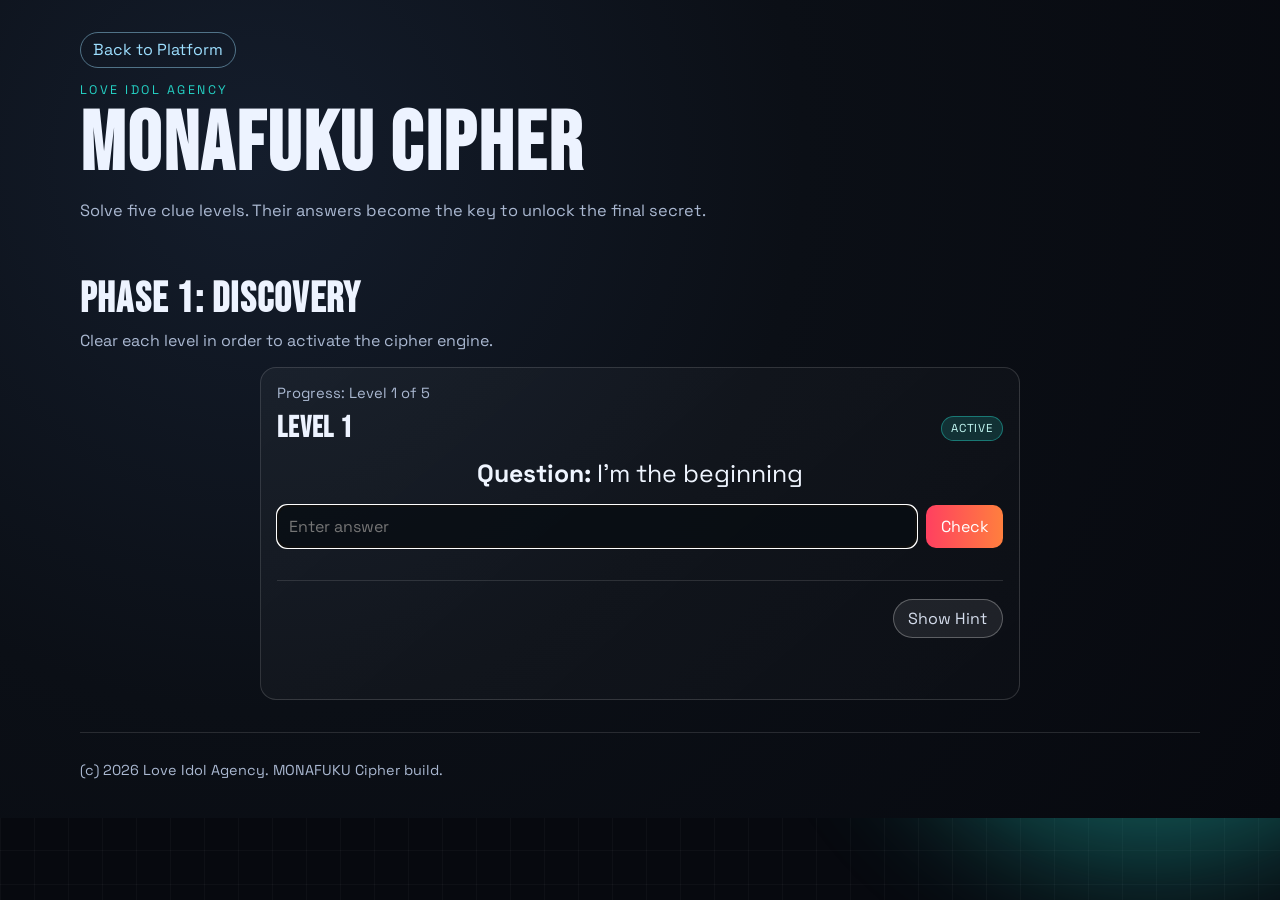
==== games/cipher/index.html @ 5cd50499 "Initial Love Idol Agency platform and MONAFUKU Cipher game" ====
<!DOCTYPE html>
<html lang="en">
<head>
  <meta charset="UTF-8" />
  <meta name="viewport" content="width=device-width, initial-scale=1.0" />
  <title>MONAFUKU Cipher | Love Idol Agency</title>
  <link rel="preconnect" href="https://fonts.googleapis.com" />
  <link rel="preconnect" href="https://fonts.gstatic.com" crossorigin />
  <link href="https://fonts.googleapis.com/css2?family=Space+Grotesk:wght@400;500;700&family=Bebas+Neue&display=swap" rel="stylesheet" />
  <link rel="stylesheet" href="styles.css" />
</head>
<body>
  <div class="background-glow bg-1"></div>
  <div class="background-glow bg-2"></div>
  <div class="background-grid"></div>

  <header class="container hero">
    <a class="back-link" href="../../index.html">Back to Platform</a>
    <p class="brand-tag">LOVE IDOL AGENCY</p>
    <h1>MONAFUKU CIPHER</h1>
    <p class="hero-subtitle">
      Solve five clue levels. Their answers become the key to unlock the final secret.
    </p>
  </header>

  <main class="container">
    <section id="phaseOne" class="phase-section">
      <div class="section-heading">
        <h2>Phase 1: Discovery</h2>
        <p>Clear each level in order to activate the cipher engine.</p>
      </div>
      <div id="levels" class="levels-grid"></div>
    </section>

    <section id="phaseTwo" class="phase-section phase-two hidden">
      <div class="section-heading">
        <h2>Phase 2: Hidden Message</h2>
        <p>Use the clues and enter the encoded text you discovered.</p>
      </div>

      <div class="cipher-engine">
        <div class="engine-block single-block">
          <h3>Hidden Message Terminal</h3>
          <p class="result-title">Clues</p>
          <ul class="clue-list">
            <li>Use the final number from Phase 1 as your master key modifier.</li>
            <li>Apply Caesar logic with the correct shift derived from that key.</li>
            <li>The decoded message is a short sentence about a place opening.</li>
          </ul>
          <label for="encodedInput">Encoded Text</label>
          <input id="encodedInput" type="text" placeholder="Enter encoded text" autocomplete="off" />
          <button id="decodeBtn" class="primary-btn" type="button">Verify Hidden Message</button>
          <p id="attemptFeedback" class="attempt-feedback">-</p>
          <div id="successPanel" class="hidden">
            <p class="result-title">Hidden Message</p>
            <p id="finalResult" class="result-final">-</p>
          </div>
        </div>
      </div>
    </section>
  </main>

  <footer class="container footer">
    <p>(c) 2026 Love Idol Agency. MONAFUKU Cipher build.</p>
  </footer>

  <div id="hintPopup" class="hint-popup" aria-live="polite" aria-hidden="true">
    <div class="hint-popup-inner">
      <img src="assets/hint-guide.png" alt="Hint guide character in purple hood" />
      <div class="hint-dialogue">
        <p class="hint-dialogue-name">Mysterious Guide</p>
        <p id="hintDialogueText" class="hint-dialogue-text"></p>
      </div>
      <button id="hintCloseBtn" class="hint-close-btn" type="button" aria-label="Close hint">Close</button>
    </div>
  </div>

  <script src="script.js"></script>
</body>
</html>
---- games/cipher/styles.css ----
:root {
  --bg: #0b0f16;
  --text: #edf3ff;
  --muted: #aab8d1;
  --stroke: rgba(255, 255, 255, 0.14);
}

* {
  box-sizing: border-box;
}

html,
body {
  margin: 0;
  padding: 0;
  min-height: 100%;
  background: #07090f;
  overscroll-behavior: none;
}

body {
  position: relative;
  overflow-x: hidden;
  font-family: "Space Grotesk", sans-serif;
  color: var(--text);
  background: radial-gradient(circle at 20% 20%, #141d2c 0%, #0b0f16 45%, #07090f 100%);
}

.container {
  width: min(1120px, 92vw);
  margin-inline: auto;
}

.background-grid {
  position: fixed;
  inset: 0;
  background-image: linear-gradient(rgba(255, 255, 255, 0.03) 1px, transparent 1px),
    linear-gradient(90deg, rgba(255, 255, 255, 0.03) 1px, transparent 1px);
  background-size: 34px 34px;
  pointer-events: none;
  z-index: -3;
}

.background-glow {
  position: fixed;
  width: 44vw;
  height: 44vw;
  border-radius: 50%;
  filter: blur(65px);
  z-index: -2;
  opacity: 0.4;
}

.bg-1 {
  left: -10vw;
  top: 5vh;
  background: #ff4a5f;
}

.bg-2 {
  right: -12vw;
  bottom: 4vh;
  background: #24d1c4;
}

h1,
h2,
h3 {
  margin: 0;
  letter-spacing: 0.03em;
  font-family: "Bebas Neue", sans-serif;
}

.hero {
  padding: 2rem 0 1.4rem;
}

.back-link {
  display: inline-block;
  color: #9ddfff;
  text-decoration: none;
  margin-bottom: 0.9rem;
  border: 1px solid rgba(157, 223, 255, 0.45);
  border-radius: 999px;
  padding: 0.4rem 0.75rem;
}

.brand-tag {
  margin: 0;
  letter-spacing: 0.2em;
  font-size: 0.78rem;
  color: #24d1c4;
}

h1 {
  margin-top: 0.5rem;
  font-size: clamp(3.2rem, 8vw, 5.2rem);
  line-height: 0.95;
}

.hero-subtitle {
  margin-top: 0.9rem;
  color: var(--muted);
  font-size: 1.02rem;
  max-width: 760px;
}

.phase-section {
  margin: 1rem 0 2rem;
}

h2 {
  font-size: clamp(2rem, 4vw, 2.6rem);
}

.section-heading p {
  color: var(--muted);
  margin-top: 0.35rem;
}

.levels-grid {
  margin-top: 1rem;
  display: block;
  max-width: 760px;
  margin-inline: auto;
}

.level-card {
  border: 1px solid var(--stroke);
  border-radius: 16px;
  background: linear-gradient(140deg, rgba(255, 255, 255, 0.04), rgba(255, 255, 255, 0.015));
  padding: 1rem;
  position: relative;
  display: flex;
  flex-direction: column;
}

.progress-line {
  margin: 0 0 0.55rem;
  color: var(--muted);
  font-size: 0.92rem;
}

.level-head {
  display: flex;
  justify-content: space-between;
  align-items: center;
  gap: 0.8rem;
}

.level-head h3 {
  font-size: 1.8rem;
}

.pill {
  font-size: 0.72rem;
  text-transform: uppercase;
  letter-spacing: 0.08em;
  padding: 0.28rem 0.55rem;
  border-radius: 999px;
  border: 1px solid rgba(255, 255, 255, 0.22);
}

.pill.locked {
  color: #f2b0ba;
  border-color: rgba(255, 109, 129, 0.35);
  background: rgba(255, 86, 109, 0.12);
}

.pill.active {
  color: #c4f9f4;
  border-color: rgba(36, 209, 196, 0.45);
  background: rgba(36, 209, 196, 0.17);
}

.pill.solved {
  color: #9cffd0;
  border-color: rgba(47, 227, 130, 0.45);
  background: rgba(47, 227, 130, 0.18);
}

.question-line {
  margin: 0.8rem 0 0;
  color: #eff5ff;
  text-align: center;
  font-size: clamp(1.15rem, 2.1vw, 1.55rem);
}

.hint {
  margin: 0.35rem 0 0.8rem;
  color: var(--muted);
}

.answer-row {
  display: flex;
  flex-wrap: wrap;
  gap: 0.6rem;
  margin-top: 1rem;
}

.answer-input {
  flex: 1 1 180px;
  border-radius: 10px;
  border: 1px solid rgba(255, 255, 255, 0.22);
  background: rgba(7, 12, 18, 0.75);
  color: var(--text);
  padding: 0.62rem 0.7rem;
  font: inherit;
}

button {
  border: 0;
  border-radius: 10px;
  padding: 0.62rem 0.9rem;
  font: inherit;
  cursor: pointer;
  color: #fff;
}

.check-btn {
  background: linear-gradient(90deg, #ff4060, #ff7f3e);
}

.check-btn:disabled,
.answer-input:disabled {
  opacity: 0.5;
  cursor: not-allowed;
}

.feedback {
  min-height: 1.2rem;
  margin-top: 0.6rem;
  color: #ffd6db;
}

.feedback.ok {
  color: #92ffcb;
}

.hint-row {
  margin-top: 2rem;
  padding-top: 1.1rem;
  border-top: 1px solid rgba(255, 255, 255, 0.12);
  display: flex;
  justify-content: flex-end;
}

.hint-toggle-btn {
  border: 1px solid rgba(255, 255, 255, 0.28);
  background: rgba(255, 255, 255, 0.08);
  color: #d5dded;
  border-radius: 999px;
  padding: 0.5rem 0.92rem;
}

.hidden {
  display: none;
}

.cipher-engine {
  margin-top: 1rem;
  display: block;
  max-width: 860px;
}

.engine-block {
  border: 1px solid var(--stroke);
  border-radius: 16px;
  background: linear-gradient(150deg, rgba(255, 74, 95, 0.11), rgba(36, 209, 196, 0.08));
  padding: 1rem;
}

.engine-block h3 {
  font-size: 1.8rem;
}

.single-block {
  max-width: 860px;
}

.mono {
  font-family: ui-monospace, SFMono-Regular, Menlo, Consolas, "Liberation Mono", monospace;
  font-size: 0.96rem;
  line-height: 1.5;
  color: #ebf2ff;
  word-break: break-word;
}

#encodedInput {
  width: 100%;
  margin-top: 0.5rem;
  border-radius: 10px;
  border: 1px solid rgba(255, 255, 255, 0.22);
  background: rgba(7, 12, 18, 0.75);
  color: var(--text);
  padding: 0.62rem 0.7rem;
  font: inherit;
}

.primary-btn {
  margin-top: 0.7rem;
  background: linear-gradient(90deg, #ff4060, #ff7f3e);
}

.clue-list {
  margin: 0.4rem 0 1rem 1.1rem;
  padding: 0;
  color: #d7e2f5;
}

.clue-list li {
  margin: 0 0 0.38rem;
}

.attempt-feedback {
  min-height: 1.2rem;
  margin: 0.8rem 0 0.2rem;
  color: #ffd6db;
}

.attempt-feedback.ok {
  color: #92ffcb;
}

.result-title {
  margin: 0.8rem 0 0.2rem;
  color: var(--muted);
}

.result-line {
  margin: 0;
}

.result-final {
  margin: 0;
  font-size: 1.35rem;
  color: #ffeeaa;
  font-weight: 700;
}

.footer {
  border-top: 1px solid rgba(255, 255, 255, 0.12);
  padding: 0.9rem 0 1.5rem;
  color: var(--muted);
  font-size: 0.9rem;
}

.hint-popup {
  position: fixed;
  left: 50%;
  bottom: 14px;
  width: min(980px, 94vw);
  transform: translateX(-50%) translateY(calc(100% + 30px));
  opacity: 0;
  pointer-events: none;
  transition: transform 0.28s ease, opacity 0.28s ease;
  z-index: 30;
}

.hint-popup.show {
  transform: translateX(-50%) translateY(0);
  opacity: 1;
  pointer-events: auto;
}

.hint-popup-inner {
  border: 1px solid rgba(147, 119, 247, 0.42);
  background: linear-gradient(140deg, rgba(35, 23, 61, 0.95), rgba(18, 12, 30, 0.96));
  border-radius: 16px;
  padding: 0.85rem;
  display: grid;
  grid-template-columns: 140px 1fr auto;
  gap: 0.9rem;
  align-items: end;
  box-shadow: 0 16px 38px rgba(0, 0, 0, 0.45);
}

.hint-popup-inner img {
  width: 140px;
  height: 140px;
  object-fit: cover;
  border-radius: 12px;
  border: 1px solid rgba(255, 255, 255, 0.26);
}

.hint-dialogue {
  border: 1px solid rgba(255, 255, 255, 0.18);
  background: rgba(255, 255, 255, 0.05);
  border-radius: 12px;
  padding: 0.7rem 0.8rem;
}

.hint-dialogue-name {
  margin: 0;
  color: #d6b9ff;
  font-weight: 700;
}

.hint-dialogue-text {
  margin: 0.3rem 0 0;
  color: #f2ecff;
}

.hint-close-btn {
  align-self: start;
  border: 1px solid rgba(255, 255, 255, 0.28);
  background: rgba(255, 255, 255, 0.08);
  color: #ece8ff;
  border-radius: 999px;
  padding: 0.38rem 0.74rem;
}

@media (max-width: 900px) {
  .cipher-engine {
    max-width: 100%;
  }

  .hint-popup-inner {
    grid-template-columns: 96px 1fr;
    align-items: center;
  }

  .hint-popup-inner img {
    width: 96px;
    height: 96px;
  }

  .hint-close-btn {
    grid-column: 1 / -1;
    justify-self: end;
  }
}
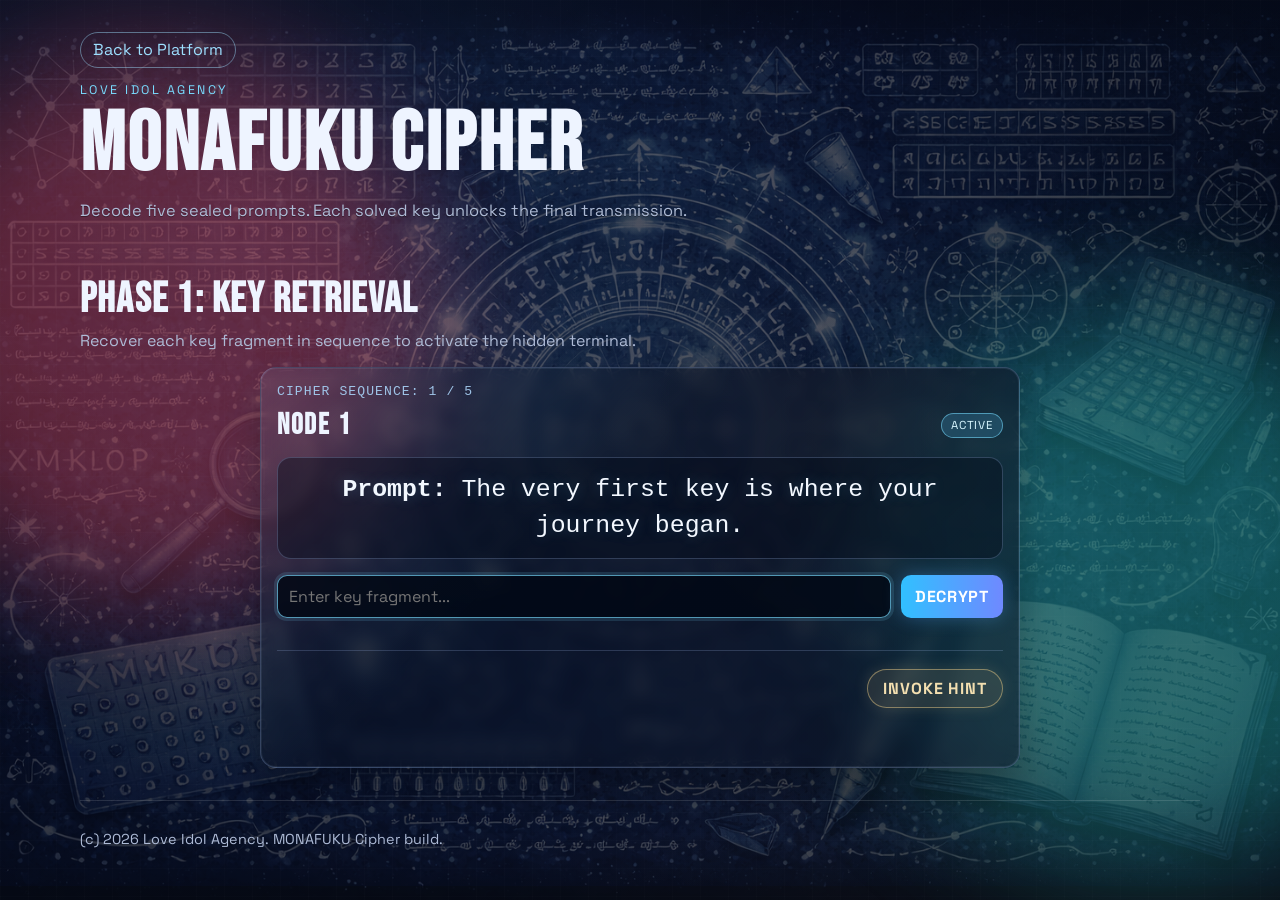
==== commit 78608e93: "update" ====
--- a/games/cipher/index.html
+++ b/games/cipher/index.html
@@ -10,51 +10,48 @@
   <link rel="stylesheet" href="styles.css" />
 </head>
 <body>
+  <div class="background-art"></div>
   <div class="background-glow bg-1"></div>
   <div class="background-glow bg-2"></div>
   <div class="background-grid"></div>
 
   <header class="container hero">
-    <a class="back-link" href="../../index.html">Back to Platform</a>
+    <a class="back-link" href="/">Back to Platform</a>
     <p class="brand-tag">LOVE IDOL AGENCY</p>
     <h1>MONAFUKU CIPHER</h1>
     <p class="hero-subtitle">
-      Solve five clue levels. Their answers become the key to unlock the final secret.
+      Decode five sealed prompts. Each solved key unlocks the final transmission.
     </p>
   </header>
 
   <main class="container">
     <section id="phaseOne" class="phase-section">
       <div class="section-heading">
-        <h2>Phase 1: Discovery</h2>
-        <p>Clear each level in order to activate the cipher engine.</p>
+        <h2>Phase 1: Key Retrieval</h2>
+        <p>Recover each key fragment in sequence to activate the hidden terminal.</p>
       </div>
       <div id="levels" class="levels-grid"></div>
     </section>
 
     <section id="phaseTwo" class="phase-section phase-two hidden">
       <div class="section-heading">
-        <h2>Phase 2: Hidden Message</h2>
-        <p>Use the clues and enter the encoded text you discovered.</p>
+        <h2>Phase 2: Hidden Transmission</h2>
+        <p>Inject the encoded string and verify the recovered message.</p>
       </div>
 
       <div class="cipher-engine">
         <div class="engine-block single-block">
-          <h3>Hidden Message Terminal</h3>
+          <h3>Decryption Terminal</h3>
           <p class="result-title">Clues</p>
           <ul class="clue-list">
             <li>Use the final number from Phase 1 as your master key modifier.</li>
             <li>Apply Caesar logic with the correct shift derived from that key.</li>
             <li>The decoded message is a short sentence about a place opening.</li>
           </ul>
-          <label for="encodedInput">Encoded Text</label>
-          <input id="encodedInput" type="text" placeholder="Enter encoded text" autocomplete="off" />
-          <button id="decodeBtn" class="primary-btn" type="button">Verify Hidden Message</button>
+          <label for="encodedInput">Encoded String</label>
+          <input id="encodedInput" type="text" placeholder="Enter encrypted sequence" autocomplete="off" />
+          <button id="decodeBtn" class="primary-btn" type="button">Run Verification</button>
           <p id="attemptFeedback" class="attempt-feedback">-</p>
-          <div id="successPanel" class="hidden">
-            <p class="result-title">Hidden Message</p>
-            <p id="finalResult" class="result-final">-</p>
-          </div>
         </div>
       </div>
     </section>
@@ -75,6 +72,14 @@
     </div>
   </div>
 
+  <div id="successPopup" class="success-popup" aria-live="polite" aria-hidden="true">
+    <div class="success-popup-panel">
+      <p class="success-badge">Message Unlocked</p>
+      <h3>Congratulations</h3>
+      <p id="successMessageText" class="success-message-text"></p>
+    </div>
+  </div>
+
   <script src="script.js"></script>
 </body>
 </html>
--- a/games/cipher/styles.css
+++ b/games/cipher/styles.css
@@ -1,8 +1,10 @@
 :root {
-  --bg: #0b0f16;
-  --text: #edf3ff;
-  --muted: #aab8d1;
-  --stroke: rgba(255, 255, 255, 0.14);
+  --bg: #060c1f;
+  --text: #eef4ff;
+  --muted: #aebbd6;
+  --stroke: rgba(173, 201, 255, 0.24);
+  --glow-cyan: #79dcff;
+  --glow-gold: #f8d48b;
 }
 
 * {
@@ -23,7 +25,23 @@
   overflow-x: hidden;
   font-family: "Space Grotesk", sans-serif;
   color: var(--text);
-  background: radial-gradient(circle at 20% 20%, #141d2c 0%, #0b0f16 45%, #07090f 100%);
+  background: radial-gradient(circle at 20% 20%, #101c3d 0%, #060c1f 52%, #050a16 100%);
+  isolation: isolate;
+}
+
+.background-art {
+  position: fixed;
+  inset: 0;
+  pointer-events: none;
+  background:
+    linear-gradient(rgba(5, 10, 24, 0.52), rgba(5, 10, 24, 0.5)),
+    radial-gradient(circle at center, transparent 36%, rgba(3, 7, 16, 0.32) 74%),
+    radial-gradient(circle at 12% 12%, rgba(116, 209, 255, 0.14), transparent 44%),
+    radial-gradient(circle at 88% 88%, rgba(248, 212, 139, 0.12), transparent 46%),
+    url("assets/cipher-atlas-bg.png") center / cover no-repeat;
+  opacity: 0.62;
+  z-index: 0;
+  animation: atlas-breathe 14s ease-in-out infinite alternate;
 }
 
 .container {
@@ -36,9 +54,10 @@
   inset: 0;
   background-image: linear-gradient(rgba(255, 255, 255, 0.03) 1px, transparent 1px),
     linear-gradient(90deg, rgba(255, 255, 255, 0.03) 1px, transparent 1px);
-  background-size: 34px 34px;
+  background-size: 28px 28px;
   pointer-events: none;
-  z-index: -3;
+  z-index: 1;
+  opacity: 0.45;
 }
 
 .background-glow {
@@ -47,8 +66,8 @@
   height: 44vw;
   border-radius: 50%;
   filter: blur(65px);
-  z-index: -2;
-  opacity: 0.4;
+  z-index: 1;
+  opacity: 0.34;
 }
 
 .bg-1 {
@@ -73,6 +92,8 @@
 
 .hero {
   padding: 2rem 0 1.4rem;
+  position: relative;
+  z-index: 3;
 }
 
 .back-link {
@@ -89,7 +110,8 @@
   margin: 0;
   letter-spacing: 0.2em;
   font-size: 0.78rem;
-  color: #24d1c4;
+  color: #79dcff;
+  text-shadow: 0 0 14px rgba(121, 220, 255, 0.4);
 }
 
 h1 {
@@ -103,10 +125,13 @@
   color: var(--muted);
   font-size: 1.02rem;
   max-width: 760px;
+  text-shadow: 0 1px 0 rgba(0, 0, 0, 0.35);
 }
 
 .phase-section {
   margin: 1rem 0 2rem;
+  position: relative;
+  z-index: 3;
 }
 
 h2 {
@@ -128,17 +153,24 @@
 .level-card {
   border: 1px solid var(--stroke);
   border-radius: 16px;
-  background: linear-gradient(140deg, rgba(255, 255, 255, 0.04), rgba(255, 255, 255, 0.015));
+  background:
+    linear-gradient(135deg, rgba(126, 206, 255, 0.08), rgba(8, 16, 35, 0.62) 40%, rgba(10, 18, 37, 0.55)),
+    radial-gradient(circle at 82% 14%, rgba(248, 212, 139, 0.08), transparent 34%);
   padding: 1rem;
   position: relative;
   display: flex;
   flex-direction: column;
+  backdrop-filter: blur(7px);
+  box-shadow: inset 0 0 0 1px rgba(186, 226, 255, 0.08), 0 22px 40px rgba(0, 0, 0, 0.28);
 }
 
 .progress-line {
   margin: 0 0 0.55rem;
-  color: var(--muted);
-  font-size: 0.92rem;
+  color: #9fc4e8;
+  font-size: 0.82rem;
+  letter-spacing: 0.08em;
+  text-transform: uppercase;
+  font-family: ui-monospace, SFMono-Regular, Menlo, Consolas, "Liberation Mono", monospace;
 }
 
 .level-head {
@@ -150,6 +182,7 @@
 
 .level-head h3 {
   font-size: 1.8rem;
+  letter-spacing: 0.06em;
 }
 
 .pill {
@@ -168,9 +201,9 @@
 }
 
 .pill.active {
-  color: #c4f9f4;
-  border-color: rgba(36, 209, 196, 0.45);
-  background: rgba(36, 209, 196, 0.17);
+  color: #d8f7ff;
+  border-color: rgba(121, 220, 255, 0.55);
+  background: rgba(83, 188, 245, 0.2);
 }
 
 .pill.solved {
@@ -180,10 +213,17 @@
 }
 
 .question-line {
-  margin: 0.8rem 0 0;
-  color: #eff5ff;
+  margin: 0.9rem 0 0;
+  color: #f3f8ff;
   text-align: center;
   font-size: clamp(1.15rem, 2.1vw, 1.55rem);
+  padding: 0.88rem 0.8rem;
+  border: 1px solid rgba(173, 201, 255, 0.23);
+  border-radius: 14px;
+  background: rgba(4, 10, 24, 0.42);
+  text-shadow: 0 0 14px rgba(121, 220, 255, 0.22);
+  font-family: ui-monospace, SFMono-Regular, Menlo, Consolas, "Liberation Mono", monospace;
+  line-height: 1.45;
 }
 
 .hint {
@@ -201,11 +241,18 @@
 .answer-input {
   flex: 1 1 180px;
   border-radius: 10px;
-  border: 1px solid rgba(255, 255, 255, 0.22);
-  background: rgba(7, 12, 18, 0.75);
+  border: 1px solid rgba(170, 211, 255, 0.32);
+  background: rgba(2, 8, 20, 0.82);
   color: var(--text);
   padding: 0.62rem 0.7rem;
   font: inherit;
+  transition: border-color 0.2s ease, box-shadow 0.2s ease;
+}
+
+.answer-input:focus {
+  outline: none;
+  border-color: rgba(121, 220, 255, 0.68);
+  box-shadow: 0 0 0 3px rgba(121, 220, 255, 0.14);
 }
 
 button {
@@ -215,10 +262,14 @@
   font: inherit;
   cursor: pointer;
   color: #fff;
+  letter-spacing: 0.04em;
 }
 
 .check-btn {
-  background: linear-gradient(90deg, #ff4060, #ff7f3e);
+  background: linear-gradient(90deg, #31c0ff, #6f89ff);
+  box-shadow: 0 0 18px rgba(84, 171, 255, 0.33);
+  text-transform: uppercase;
+  font-weight: 700;
 }
 
 .check-btn:disabled,
@@ -231,6 +282,8 @@
   min-height: 1.2rem;
   margin-top: 0.6rem;
   color: #ffd6db;
+  font-family: ui-monospace, SFMono-Regular, Menlo, Consolas, "Liberation Mono", monospace;
+  font-size: 0.9rem;
 }
 
 .feedback.ok {
@@ -240,17 +293,21 @@
 .hint-row {
   margin-top: 2rem;
   padding-top: 1.1rem;
-  border-top: 1px solid rgba(255, 255, 255, 0.12);
+  border-top: 1px solid rgba(173, 201, 255, 0.2);
   display: flex;
   justify-content: flex-end;
 }
 
 .hint-toggle-btn {
-  border: 1px solid rgba(255, 255, 255, 0.28);
-  background: rgba(255, 255, 255, 0.08);
-  color: #d5dded;
+  border: 1px solid rgba(248, 212, 139, 0.45);
+  background: rgba(248, 212, 139, 0.1);
+  color: #f3dfb0;
   border-radius: 999px;
   padding: 0.5rem 0.92rem;
+  box-shadow: 0 0 15px rgba(248, 212, 139, 0.14);
+  text-transform: uppercase;
+  font-weight: 700;
+  letter-spacing: 0.06em;
 }
 
 .hidden {
@@ -266,8 +323,12 @@
 .engine-block {
   border: 1px solid var(--stroke);
   border-radius: 16px;
-  background: linear-gradient(150deg, rgba(255, 74, 95, 0.11), rgba(36, 209, 196, 0.08));
+  background:
+    linear-gradient(145deg, rgba(74, 121, 255, 0.16), rgba(7, 14, 33, 0.7)),
+    radial-gradient(circle at 92% 10%, rgba(248, 212, 139, 0.12), transparent 28%);
   padding: 1rem;
+  backdrop-filter: blur(7px);
+  box-shadow: inset 0 0 0 1px rgba(186, 226, 255, 0.08), 0 22px 40px rgba(0, 0, 0, 0.26);
 }
 
 .engine-block h3 {
@@ -290,8 +351,8 @@
   width: 100%;
   margin-top: 0.5rem;
   border-radius: 10px;
-  border: 1px solid rgba(255, 255, 255, 0.22);
-  background: rgba(7, 12, 18, 0.75);
+  border: 1px solid rgba(170, 211, 255, 0.32);
+  background: rgba(2, 8, 20, 0.82);
   color: var(--text);
   padding: 0.62rem 0.7rem;
   font: inherit;
@@ -299,7 +360,8 @@
 
 .primary-btn {
   margin-top: 0.7rem;
-  background: linear-gradient(90deg, #ff4060, #ff7f3e);
+  background: linear-gradient(90deg, #31c0ff, #6f89ff);
+  box-shadow: 0 0 18px rgba(84, 171, 255, 0.32);
 }
 
 .clue-list {
@@ -316,6 +378,8 @@
   min-height: 1.2rem;
   margin: 0.8rem 0 0.2rem;
   color: #ffd6db;
+  font-family: ui-monospace, SFMono-Regular, Menlo, Consolas, "Liberation Mono", monospace;
+  font-size: 0.9rem;
 }
 
 .attempt-feedback.ok {
@@ -343,6 +407,8 @@
   padding: 0.9rem 0 1.5rem;
   color: var(--muted);
   font-size: 0.9rem;
+  position: relative;
+  z-index: 3;
 }
 
 .hint-popup {
@@ -364,8 +430,8 @@
 }
 
 .hint-popup-inner {
-  border: 1px solid rgba(147, 119, 247, 0.42);
-  background: linear-gradient(140deg, rgba(35, 23, 61, 0.95), rgba(18, 12, 30, 0.96));
+  border: 1px solid rgba(121, 220, 255, 0.36);
+  background: linear-gradient(140deg, rgba(10, 22, 45, 0.95), rgba(8, 15, 32, 0.96));
   border-radius: 16px;
   padding: 0.85rem;
   display: grid;
@@ -385,14 +451,14 @@
 
 .hint-dialogue {
   border: 1px solid rgba(255, 255, 255, 0.18);
-  background: rgba(255, 255, 255, 0.05);
+  background: rgba(131, 199, 255, 0.08);
   border-radius: 12px;
   padding: 0.7rem 0.8rem;
 }
 
 .hint-dialogue-name {
   margin: 0;
-  color: #d6b9ff;
+  color: #8cdaff;
   font-weight: 700;
 }
 
@@ -403,11 +469,77 @@
 
 .hint-close-btn {
   align-self: start;
-  border: 1px solid rgba(255, 255, 255, 0.28);
-  background: rgba(255, 255, 255, 0.08);
-  color: #ece8ff;
+  border: 1px solid rgba(121, 220, 255, 0.34);
+  background: rgba(121, 220, 255, 0.12);
+  color: #e7f7ff;
   border-radius: 999px;
   padding: 0.38rem 0.74rem;
+}
+
+.success-popup {
+  position: fixed;
+  inset: 0;
+  display: grid;
+  place-items: center;
+  background: rgba(6, 8, 14, 0.66);
+  backdrop-filter: blur(6px);
+  opacity: 0;
+  pointer-events: none;
+  transition: opacity 0.22s ease;
+  z-index: 45;
+}
+
+.success-popup.show {
+  opacity: 1;
+  pointer-events: auto;
+}
+
+.success-popup-panel {
+  width: min(640px, 92vw);
+  border: 1px solid rgba(248, 212, 139, 0.46);
+  border-radius: 18px;
+  padding: 1.1rem 1.1rem 1rem;
+  background:
+    radial-gradient(620px 280px at 15% 0%, rgba(121, 220, 255, 0.2), transparent 60%),
+    radial-gradient(620px 280px at 85% 100%, rgba(248, 212, 139, 0.2), transparent 60%),
+    linear-gradient(145deg, rgba(10, 18, 38, 0.96), rgba(7, 12, 27, 0.97));
+  box-shadow: 0 20px 55px rgba(0, 0, 0, 0.52), 0 0 36px rgba(255, 228, 132, 0.16);
+}
+
+.success-badge {
+  margin: 0;
+  display: inline-block;
+  border: 1px solid rgba(255, 228, 132, 0.48);
+  border-radius: 999px;
+  padding: 0.28rem 0.62rem;
+  color: #ffe9a2;
+  background: rgba(255, 228, 132, 0.14);
+  font-size: 0.78rem;
+  text-transform: uppercase;
+  letter-spacing: 0.08em;
+}
+
+.success-popup-panel h3 {
+  margin-top: 0.62rem;
+  font-size: clamp(2.1rem, 5vw, 2.9rem);
+  color: #e6f7ff;
+  text-shadow: 0 0 18px rgba(121, 220, 255, 0.35);
+}
+
+.success-message-text {
+  margin: 0.35rem 0 0;
+  font-size: 1.15rem;
+  color: #f7ebc0;
+  line-height: 1.45;
+}
+
+@keyframes atlas-breathe {
+  0% {
+    transform: scale(1);
+  }
+  100% {
+    transform: scale(1.03);
+  }
 }
 
 @media (max-width: 900px) {
